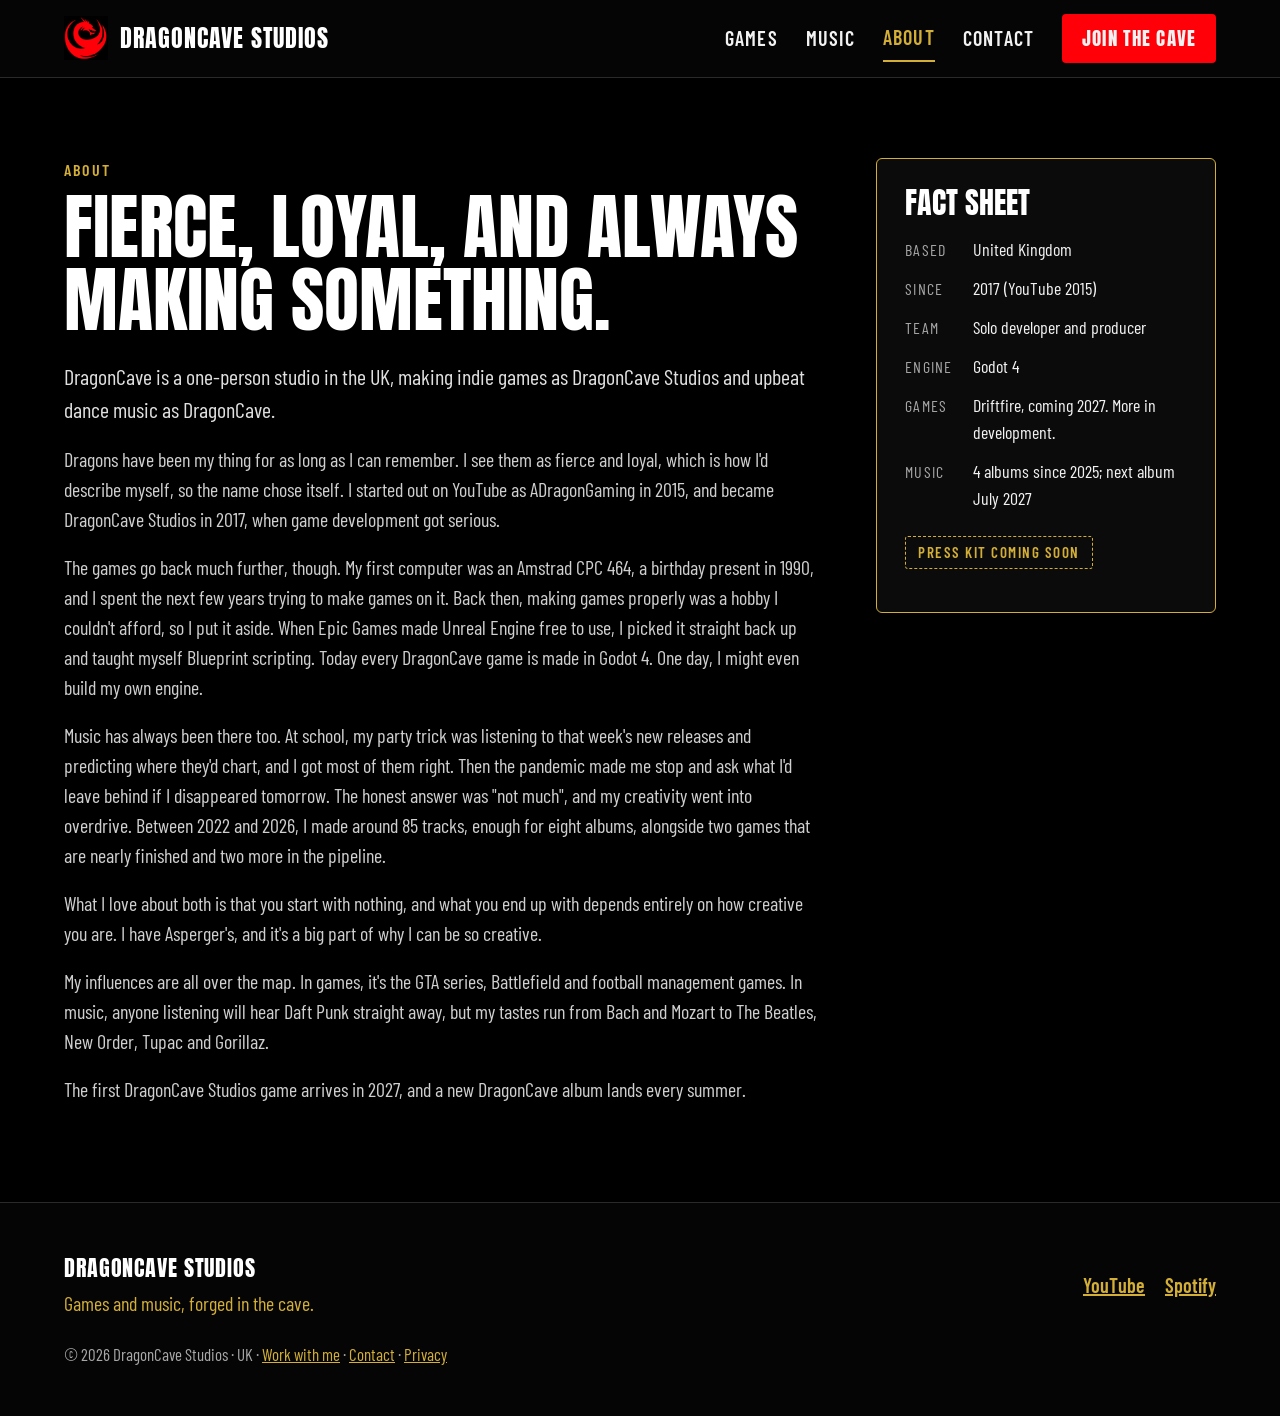
==== about/index.html @ 4dbcff8f "First version of the DragonCave Studios website All pages: Home, Games, Music, About, Work with me, " ====
<!doctype html>
<html lang="en-GB">
<head>
  <meta charset="utf-8">
  <meta name="viewport" content="width=device-width, initial-scale=1">
  <title>About · DragonCave Studios</title>
  <meta name="description" content="Fierce, loyal, and always making something. The story of DragonCave, a one-person UK studio.">
  <link rel="canonical" href="https://dragoncavestudios.co.uk/about/">
  <meta property="og:type" content="website">
  <meta property="og:site_name" content="DragonCave Studios">
  <meta property="og:title" content="About · DragonCave Studios">
  <meta property="og:description" content="Fierce, loyal, and always making something. The story of DragonCave, a one-person UK studio.">
  <meta property="og:url" content="https://dragoncavestudios.co.uk/about/">
  <meta property="og:image" content="https://dragoncavestudios.co.uk/img/logo-full.png">
  <meta name="theme-color" content="#000000">
  <link rel="icon" href="../img/logo-mark.png" type="image/png">
  <link rel="preload" href="../fonts/anton-latin-400-normal.woff2" as="font" type="font/woff2" crossorigin>
  <link rel="stylesheet" href="../css/site.css">
</head>
<body>
<a class="skip-link" href="#main">Skip to content</a>

<header class="site-header">
  <div class="wrap">
    <a class="brand" href="../">
      <img src="../img/logo-mark.png" alt="" width="44" height="44">
      <span>DRAGONCAVE STUDIOS</span>
    </a>
    <nav class="main-nav" aria-label="Main">
      <a href="../games/">Games</a>
      <a href="../music/">Music</a>
      <a href="../about/" aria-current="page">About</a>
      <a href="../contact/">Contact</a>
      <a class="btn btn-red" href="../#signup">Join the cave</a>
    </nav>
  </div>
</header>

<main id="main">

  <div class="wrap about">
    <article class="prose">
      <p class="eyebrow">About</p>
      <h1>Fierce, loyal, and always making something.</h1>
      <p class="first">DragonCave is a one-person studio in the UK, making indie games as DragonCave Studios and upbeat dance music as DragonCave.</p>
      <p>Dragons have been my thing for as long as I can remember. I see them as fierce and loyal, which is how I'd describe myself, so the name chose itself. I started out on YouTube as ADragonGaming in 2015, and became DragonCave Studios in 2017, when game development got serious.</p>
      <p>The games go back much further, though. My first computer was an Amstrad CPC 464, a birthday present in 1990, and I spent the next few years trying to make games on it. Back then, making games properly was a hobby I couldn't afford, so I put it aside. When Epic Games made Unreal Engine free to use, I picked it straight back up and taught myself Blueprint scripting. Today every DragonCave game is made in Godot 4. One day, I might even build my own engine.</p>
      <p>Music has always been there too. At school, my party trick was listening to that week's new releases and predicting where they'd chart, and I got most of them right. Then the pandemic made me stop and ask what I'd leave behind if I disappeared tomorrow. The honest answer was "not much", and my creativity went into overdrive. Between 2022 and 2026, I made around 85 tracks, enough for eight albums, alongside two games that are nearly finished and two more in the pipeline.</p>
      <p>What I love about both is that you start with nothing, and what you end up with depends entirely on how creative you are. I have Asperger's, and it's a big part of why I can be so creative.</p>
      <p>My influences are all over the map. In games, it's the GTA series, Battlefield and football management games. In music, anyone listening will hear Daft Punk straight away, but my tastes run from Bach and Mozart to The Beatles, New Order, Tupac and Gorillaz.</p>
      <p>The first DragonCave Studios game arrives in 2027, and a new DragonCave album lands every summer.</p>
    </article>
    <aside aria-labelledby="facts-h">
      <div class="factbox gold">
        <h2 id="facts-h">Fact sheet</h2>
        <dl class="facts">
          <dt>Based</dt><dd>United Kingdom</dd>
          <dt>Since</dt><dd>2017 (YouTube 2015)</dd>
          <dt>Team</dt><dd>Solo developer and producer</dd>
          <dt>Engine</dt><dd>Godot 4</dd>
          <dt>Games</dt><dd>Driftfire, coming 2027. More in development.</dd>
          <dt>Music</dt><dd>4 albums since 2025; next album July 2027</dd>
        </dl>
        <p class="soon" style="margin-top: 24px">Press kit coming soon</p>
      </div>
    </aside>
  </div>

</main>

<footer class="site-footer">
  <div class="wrap">
    <div>
      <p class="footer-name">DRAGONCAVE STUDIOS</p>
      <p class="footer-tag">Games and music, forged in the cave.</p>
    </div>
    <nav class="social" aria-label="Social">
      <a href="https://www.youtube.com/@dragoncavestudios">YouTube</a>
      <a href="https://open.spotify.com/artist/4QnuBQ62PhHss5M8ziM4Qn">Spotify</a>
      <!-- Add when ready: Discord, X, Instagram, TikTok, YouTube (games) -->
    </nav>
    <p class="small-print">© 2026 DragonCave Studios · UK · <a href="../work/">Work with me</a> · <a href="../contact/">Contact</a> · <a href="../privacy/">Privacy</a></p>
  </div>
</footer>
</body>
</html>
---- css/site.css ----
/* DragonCave Studios — shared site styles
   Brand: black bg, red #ff0008, gold #d4af37, white text.
   Fonts: Anton (headings), Barlow Condensed (body). Self-hosted, nothing loaded from Google. */

@font-face { font-family: "Anton"; src: url("../fonts/anton-latin-400-normal.woff2") format("woff2"); font-weight: 400; font-display: swap; }
@font-face { font-family: "Barlow Condensed"; src: url("../fonts/barlow-condensed-latin-400-normal.woff2") format("woff2"); font-weight: 400; font-display: swap; }
@font-face { font-family: "Barlow Condensed"; src: url("../fonts/barlow-condensed-latin-500-normal.woff2") format("woff2"); font-weight: 500; font-display: swap; }
@font-face { font-family: "Barlow Condensed"; src: url("../fonts/barlow-condensed-latin-600-normal.woff2") format("woff2"); font-weight: 600; font-display: swap; }

:root {
  --black: #000000;
  --panel: #0b0b0b;
  --card: #0f0f0f;
  --line: #2a2a2a;
  --line-soft: #1f1f1f;
  --red: #ff0008;
  --red-text: #ff4d52;   /* brighter red for small text on black */
  --gold: #d4af37;
  --gold-hover: #f0d36a;
  --white: #ffffff;
  --text: #f2f2f2;
  --muted: #cfcfcf;
  --dim: #a8a8a8;
  --head: "Anton", Impact, "Arial Narrow", sans-serif;
  --body: "Barlow Condensed", "Arial Narrow", sans-serif;
  --wrap: 1200px;
}

*, *::before, *::after { box-sizing: border-box; }
html { -webkit-text-size-adjust: 100%; }
body {
  margin: 0;
  background: var(--black);
  color: var(--text);
  font-family: var(--body);
  font-size: 20px;
  line-height: 1.5;
}
img { max-width: 100%; height: auto; display: block; }
a { color: var(--gold); }
a:hover { color: var(--gold-hover); }
:focus-visible { outline: 3px solid var(--gold); outline-offset: 3px; }

.wrap { max-width: var(--wrap); margin: 0 auto; padding-left: 24px; padding-right: 24px; }

.skip-link { position: absolute; left: -9999px; top: 8px; z-index: 10; background: var(--gold); color: var(--black); padding: 10px 16px; font-weight: 600; }
.skip-link:focus { left: 8px; }

.visually-hidden { position: absolute !important; width: 1px; height: 1px; overflow: hidden; clip: rect(0 0 0 0); white-space: nowrap; }

/* ---------- Header ---------- */
.site-header { border-bottom: 1px solid var(--line); background: #050505; }
.site-header .wrap { display: flex; flex-wrap: wrap; align-items: center; justify-content: space-between; gap: 12px 16px; padding-top: 14px; padding-bottom: 14px; }
.brand { display: flex; align-items: center; gap: 12px; text-decoration: none; color: var(--white); }
.brand:hover { color: var(--white); }
.brand img { width: 44px; height: 44px; }
.brand span { font-family: var(--head); font-size: 24px; letter-spacing: 0.04em; }
.main-nav { display: flex; flex-wrap: wrap; align-items: center; gap: 8px 28px; font-size: 20px; font-weight: 600; text-transform: uppercase; letter-spacing: 0.06em; }
.main-nav a { color: var(--text); text-decoration: none; padding: 8px 0; }
.main-nav a:hover { color: var(--gold); }
.main-nav a[aria-current="page"] { color: var(--gold); border-bottom: 2px solid var(--gold); }

/* ---------- Buttons ---------- */
.btn {
  display: inline-flex; align-items: center; justify-content: center;
  min-height: 48px; padding: 10px 22px; border-radius: 4px;
  font-family: var(--head); font-size: 19px; letter-spacing: 0.06em; text-transform: uppercase;
  text-decoration: none; border: 2px solid transparent; cursor: pointer;
}
.btn-red { background: var(--red); color: var(--black); }
.btn-red:hover { background: #ff3338; color: var(--black); }
.btn-gold { background: var(--gold); color: var(--black); }
.btn-gold:hover { background: var(--gold-hover); color: var(--black); }
.btn-outline-gold { border-color: var(--gold); color: var(--gold); }
.btn-outline-gold:hover { background: var(--gold); color: var(--black); }
.btn-outline { border-color: #5a5a5a; color: var(--text); }
.btn-outline:hover { border-color: var(--text); color: var(--white); }
.btn-row { display: flex; flex-wrap: wrap; gap: 12px; }

/* ---------- Type helpers ---------- */
.eyebrow { margin: 0; font-weight: 600; text-transform: uppercase; letter-spacing: 0.14em; font-size: 16px; color: var(--gold); }
.eyebrow.red { color: var(--red-text); }
h1, h2, h3 { font-family: var(--head); font-weight: 400; text-transform: uppercase; color: var(--white); line-height: 1.05; }
.lead { color: var(--muted); font-size: 24px; }

/* ---------- Page intro ---------- */
.page-intro { border-bottom: 1px solid var(--line-soft); }
.page-intro .wrap { padding-top: 80px; padding-bottom: 64px; }
.page-intro h1 { margin: 8px 0 16px; font-size: clamp(56px, 10vw, 96px); line-height: 1; }
.page-intro .lead { margin: 0; max-width: 640px; }

/* ---------- Sections ---------- */
.band { background: var(--panel); border-top: 1px solid var(--line-soft); border-bottom: 1px solid var(--line-soft); }
.section { padding-top: 80px; padding-bottom: 80px; }
.section-title { margin: 0 0 8px; font-size: 48px; }
.section-sub { margin: 0 0 32px; color: var(--dim); }

/* ---------- Footer ---------- */
.site-footer { border-top: 1px solid var(--line); background: #050505; }
.site-footer .wrap { display: flex; flex-wrap: wrap; justify-content: space-between; gap: 24px; align-items: center; padding-top: 48px; padding-bottom: 48px; }
.footer-name { margin: 0; font-family: var(--head); font-size: 22px; letter-spacing: 0.04em; color: var(--white); }
.footer-tag { margin: 4px 0 0; color: var(--gold); }
.social { display: flex; flex-wrap: wrap; gap: 4px 20px; font-weight: 600; }
.social a { display: inline-block; padding: 8px 0; }
.small-print { margin: 0; width: 100%; color: var(--dim); font-size: 17px; }

@media (max-width: 640px) {
  body { font-size: 19px; }
  .site-header .wrap { justify-content: center; }
  .main-nav { justify-content: center; gap: 4px 20px; font-size: 18px; }
  .page-intro .wrap { padding-top: 56px; padding-bottom: 44px; }
  .section { padding-top: 56px; padding-bottom: 56px; }
  .section-title { font-size: 40px; }
  .lead { font-size: 21px; }
}

/* ---------- Header extras ---------- */
.main-nav .btn { padding: 8px 18px; min-height: 44px; font-weight: 400; }
.main-nav .btn:hover { color: var(--black); }

/* ---------- Coming soon ---------- */
.soon {
  display: inline-flex; align-items: center; gap: 8px;
  padding: 4px 12px; border: 1px dashed var(--gold); border-radius: 3px;
  color: var(--gold); font-weight: 600; font-size: 15px; text-transform: uppercase; letter-spacing: 0.1em;
}
.soon.red { border-color: var(--red-text); color: var(--red-text); }
.btn-soon { border: 2px dashed #4a4a4a; color: var(--dim); cursor: default; }
.btn-soon small { font-family: var(--body); font-weight: 600; font-size: 14px; letter-spacing: 0.08em; margin-left: 8px; color: var(--gold); }

/* ---------- Cards & lists ---------- */
.grid-2 { display: grid; grid-template-columns: repeat(auto-fit, minmax(320px, 1fr)); gap: 24px; }
.grid-3 { display: grid; grid-template-columns: repeat(auto-fit, minmax(280px, 1fr)); gap: 24px; }
.grid-4 { display: grid; grid-template-columns: repeat(auto-fit, minmax(240px, 1fr)); gap: 20px; }
.card { background: var(--card); border: 1px solid var(--line); border-radius: 6px; padding: 32px; }
.card h2 { margin: 6px 0 10px; font-size: 34px; }
.card h3 { margin: 0 0 8px; font-size: 26px; }
.card p { margin: 0; color: var(--muted); }
.card > * + .btn-row, .card > * + .soon { margin-top: 20px; }
.card.gold { border-color: var(--gold); }
.card.red { border-color: var(--red); }
.card.top-red { background: var(--black); border-top: 3px solid var(--red); }
.card.top-gold { background: var(--black); border-top: 3px solid var(--gold); }
.card-link { display: block; text-decoration: none; color: var(--text); border-width: 2px; padding: 40px; }
.card-link:hover { color: var(--text); background: #151515; }
.card-link .go { margin: 24px 0 0; font-weight: 600; text-transform: uppercase; letter-spacing: 0.08em; }
.card-link h2 { font-size: 44px; }

.facts { margin: 0; display: grid; grid-template-columns: auto 1fr; column-gap: 20px; row-gap: 12px; }
.facts dt { color: var(--dim); text-transform: uppercase; letter-spacing: 0.08em; font-size: 16px; padding-top: 2px; }
.facts dd { margin: 0; }
.factbox { background: var(--black); border: 1px solid var(--line); border-radius: 6px; padding: 28px; }
.factbox.gold { background: var(--panel); border-color: var(--gold); }
.factbox h2 { margin: 0 0 18px; font-size: 30px; }

.prose p { margin: 0 0 18px; color: var(--muted); }
.prose p.first { color: #e0e0e0; font-size: 22px; }
.prose h2 { font-size: 36px; margin: 48px 0 16px; }
.prose strong { color: var(--white); }
.steps { margin: 0; padding-left: 28px; color: var(--muted); }
.steps li { padding: 6px 0; }
.faq dt { color: var(--white); font-weight: 600; margin-top: 18px; }
.faq dd { margin: 4px 0 0; color: var(--muted); }

/* ---------- Home ---------- */
.hero { display: flex; flex-wrap: wrap; align-items: center; gap: 56px; padding-top: 96px; padding-bottom: 80px; }
.hero-text { flex: 1 1 520px; min-width: 0; }
.hero h1 { margin: 16px 0 0; font-size: clamp(52px, 7vw, 84px); line-height: 1.02; }
.hero .lead { margin: 28px 0 36px; max-width: 560px; }
.hero-logo { flex: 0 1 420px; min-width: 0; margin: 0 auto; }
.hero-logo img { width: 100%; max-width: 420px; }
.split { display: flex; flex-wrap: wrap; align-items: center; gap: 48px; }
.split > .media { flex: 1 1 520px; min-width: 0; }
.split > .media img { width: 100%; border-radius: 6px; border: 1px solid var(--line); }
.split > .text { flex: 1 1 380px; min-width: 0; }
.split h2 { margin: 8px 0 16px; font-size: clamp(44px, 6vw, 64px); }
.split .text > p:not(.eyebrow) { margin: 0 0 28px; color: var(--muted); font-size: 22px; }
.news { display: flex; gap: 24px; align-items: center; text-decoration: none; color: var(--text); padding: 20px; }
.news:hover { color: var(--text); background: #151515; }
.news img { width: 140px; height: 140px; border-radius: 4px; flex: none; object-fit: cover; background: #000; }
.news h3 { margin: 6px 0; font-size: 30px; }
.news p { font-size: 18px; }
.signup { max-width: 760px; text-align: center; }
.signup h2 { margin: 0; font-size: 52px; }
.signup .lead { margin: 12px 0 28px; font-size: 22px; }
.signup .btn-row { justify-content: center; margin-top: 28px; }

/* ---------- Games ---------- */
.game { background: var(--panel); border: 2px solid var(--red); border-radius: 8px; overflow: hidden; }
.game > img { width: 100%; border-bottom: 1px solid var(--line); }
.game-body { padding: 48px; display: flex; flex-wrap: wrap; gap: 48px; }
.game-body .text { flex: 1 1 520px; min-width: 0; }
.game-body h2 { margin: 6px 0 4px; font-size: clamp(56px, 8vw, 80px); line-height: 1; }
.game-body .pitch-line { margin: 0 0 24px; font-family: var(--head); font-size: 28px; text-transform: uppercase; color: var(--gold); letter-spacing: 0.03em; }
.game-body .text > p:not(.eyebrow):not(.pitch-line) { margin: 0 0 16px; color: #e0e0e0; font-size: 22px; }
.game-body .factbox { flex: 0 1 300px; align-self: start; }
.dashed { border: 2px dashed #4a4a4a; border-radius: 8px; padding: 56px 40px; text-align: center; }
.dashed img { width: 72px; height: 72px; margin: 0 auto; opacity: 0.85; }
.dashed h2 { margin: 12px 0 8px; font-size: 44px; }
.dashed p { margin: 0 auto 24px; max-width: 560px; color: var(--muted); font-size: 22px; }
.dashed .btn-row { justify-content: center; }

/* ---------- About ---------- */
.about { display: flex; flex-wrap: wrap; gap: 56px; padding-top: 80px; padding-bottom: 80px; }
.about article { flex: 1 1 560px; min-width: 0; }
.about h1 { margin: 8px 0 24px; font-size: clamp(48px, 7vw, 72px); line-height: 1.02; }
.about aside { flex: 0 1 340px; min-width: 0; }
.about .factbox { position: sticky; top: 24px; }
.about .facts { font-size: 18px; }

/* ---------- Narrow text pages ---------- */
.narrow { max-width: 820px; }

@media (max-width: 640px) {
  .hero { padding-top: 48px; gap: 32px; }
  .hero-logo { order: -1; flex-basis: 220px; }
  .card, .card-link { padding: 28px 22px; }
  .card-link h2 { font-size: 36px; }
  .news { flex-direction: column; align-items: flex-start; }
  .news img { width: 100%; height: auto; aspect-ratio: 1 / 1; max-width: 220px; }
  .game-body { padding: 28px 22px; gap: 32px; }
  .game-body .factbox { flex-basis: 100%; }
  .dashed { padding: 40px 20px; }
  .signup h2 { font-size: 42px; }
  .about { padding-top: 48px; padding-bottom: 56px; }
}

/* keep accent colours inside cards and prose */
.prose p.eyebrow, .card p.eyebrow { margin: 0; color: var(--gold); }
.prose p.eyebrow.red, .card p.eyebrow.red { color: var(--red-text); }
.card p.soon, .prose p.soon { color: var(--gold); }
.card p.soon.red { color: var(--red-text); }
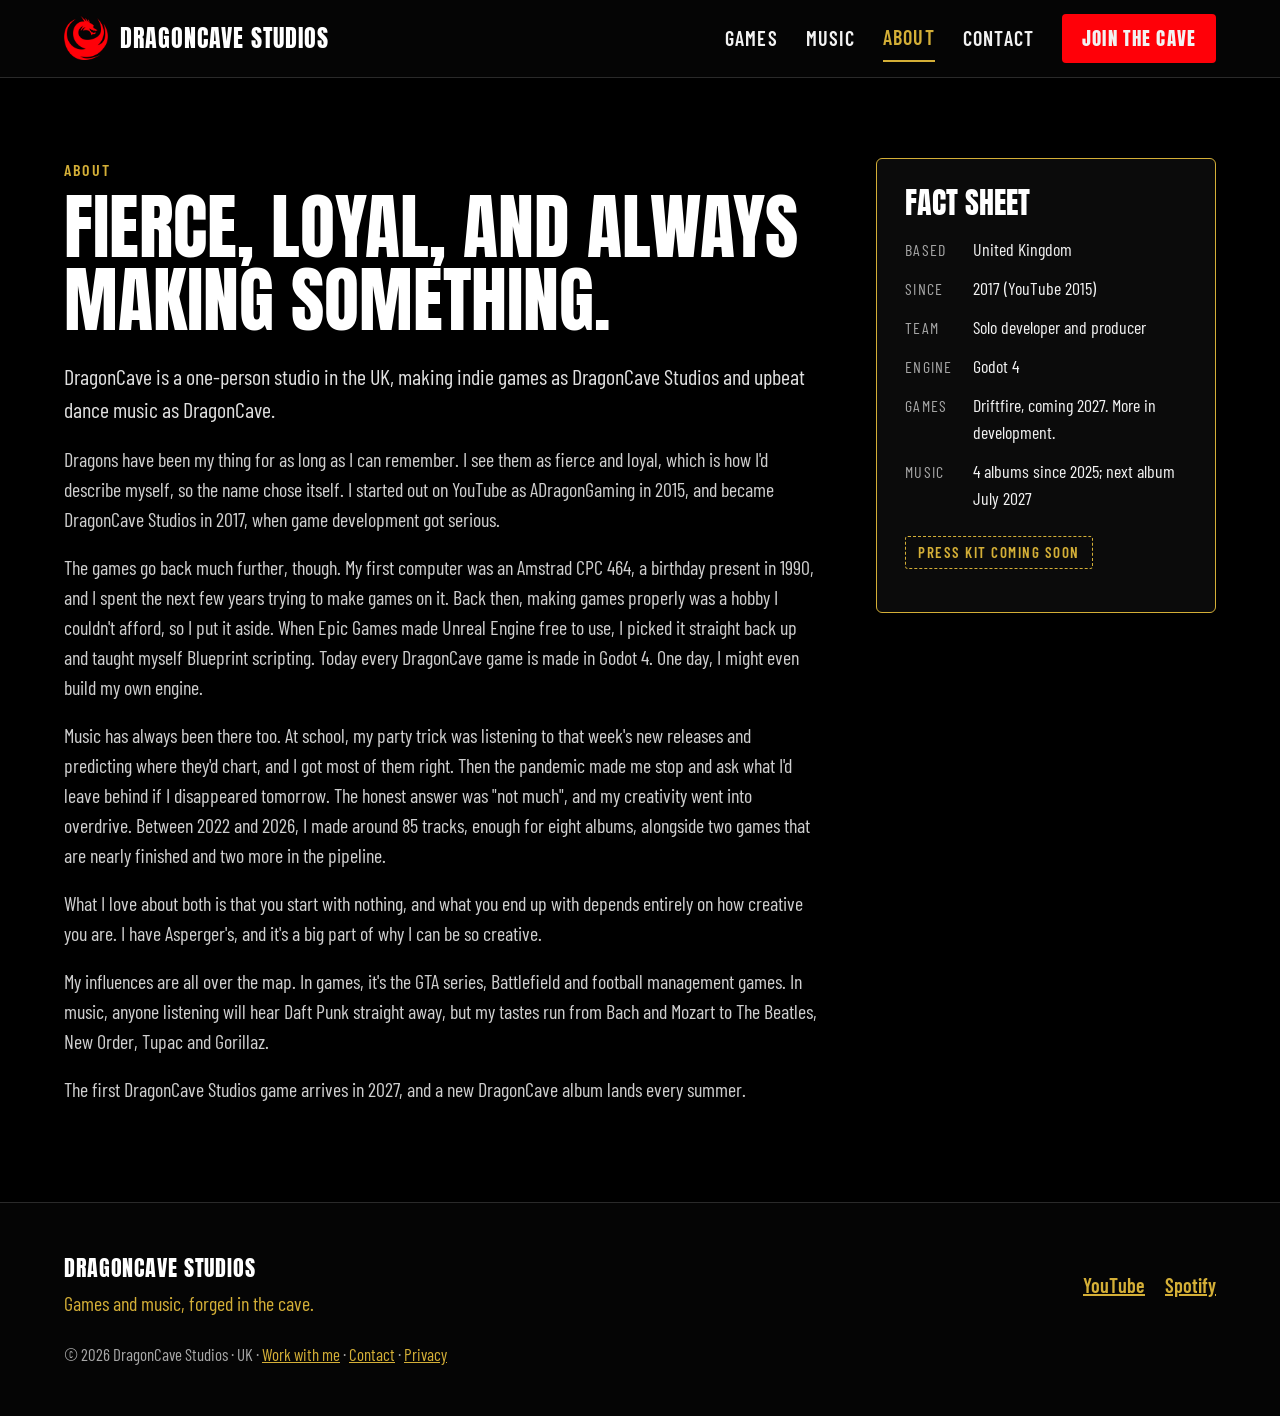
==== commit db6afc07: "Swap in full-size cover art and a sharper logo Covers are now 800x800 JPEGs from the original artwor" ====
--- a/about/index.html
+++ b/about/index.html
@@ -14,6 +14,7 @@
   <meta property="og:image" content="https://dragoncavestudios.co.uk/img/logo-full.png">
   <meta name="theme-color" content="#000000">
   <link rel="icon" href="../img/logo-mark.png" type="image/png">
+  <link rel="apple-touch-icon" href="../img/apple-touch-icon.png">
   <link rel="preload" href="../fonts/anton-latin-400-normal.woff2" as="font" type="font/woff2" crossorigin>
   <link rel="stylesheet" href="../css/site.css">
 </head>
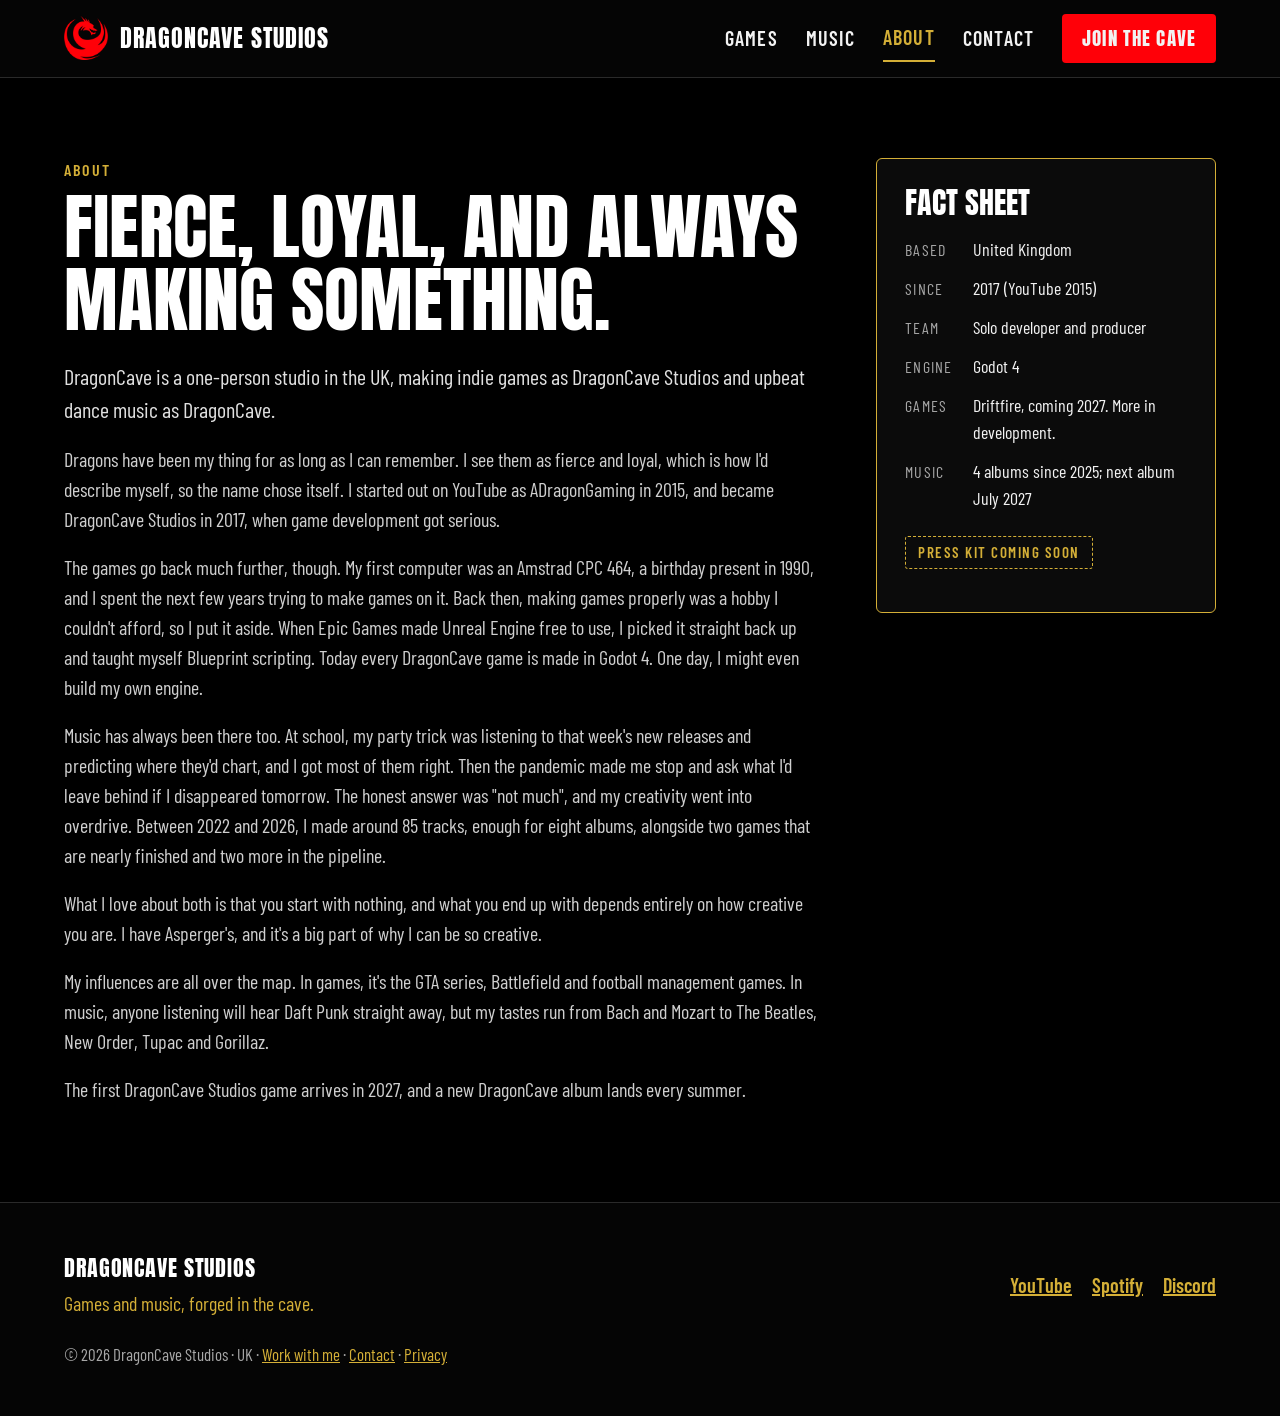
==== commit 8ac84f9a: "Add Discord invite: footers, Games, Home, Contact Co-Authored-By: Claude Opus 5.5 <noreply@anthropic" ====
--- a/about/index.html
+++ b/about/index.html
@@ -76,9 +76,10 @@
       <p class="footer-tag">Games and music, forged in the cave.</p>
     </div>
     <nav class="social" aria-label="Social">
-      <a href="https://www.youtube.com/@dragoncavestudios">YouTube</a>
+      <a href="https://www.youtube.com/@dragoncavemusic">YouTube</a>
       <a href="https://open.spotify.com/artist/4QnuBQ62PhHss5M8ziM4Qn">Spotify</a>
-      <!-- Add when ready: Discord, X, Instagram, TikTok, YouTube (games) -->
+      <a href="https://discord.gg/nP9wSxY3sB">Discord</a>
+      <!-- Add when ready: X, Instagram, TikTok, YouTube (games) -->
     </nav>
     <p class="small-print">© 2026 DragonCave Studios · UK · <a href="../work/">Work with me</a> · <a href="../contact/">Contact</a> · <a href="../privacy/">Privacy</a></p>
   </div>
